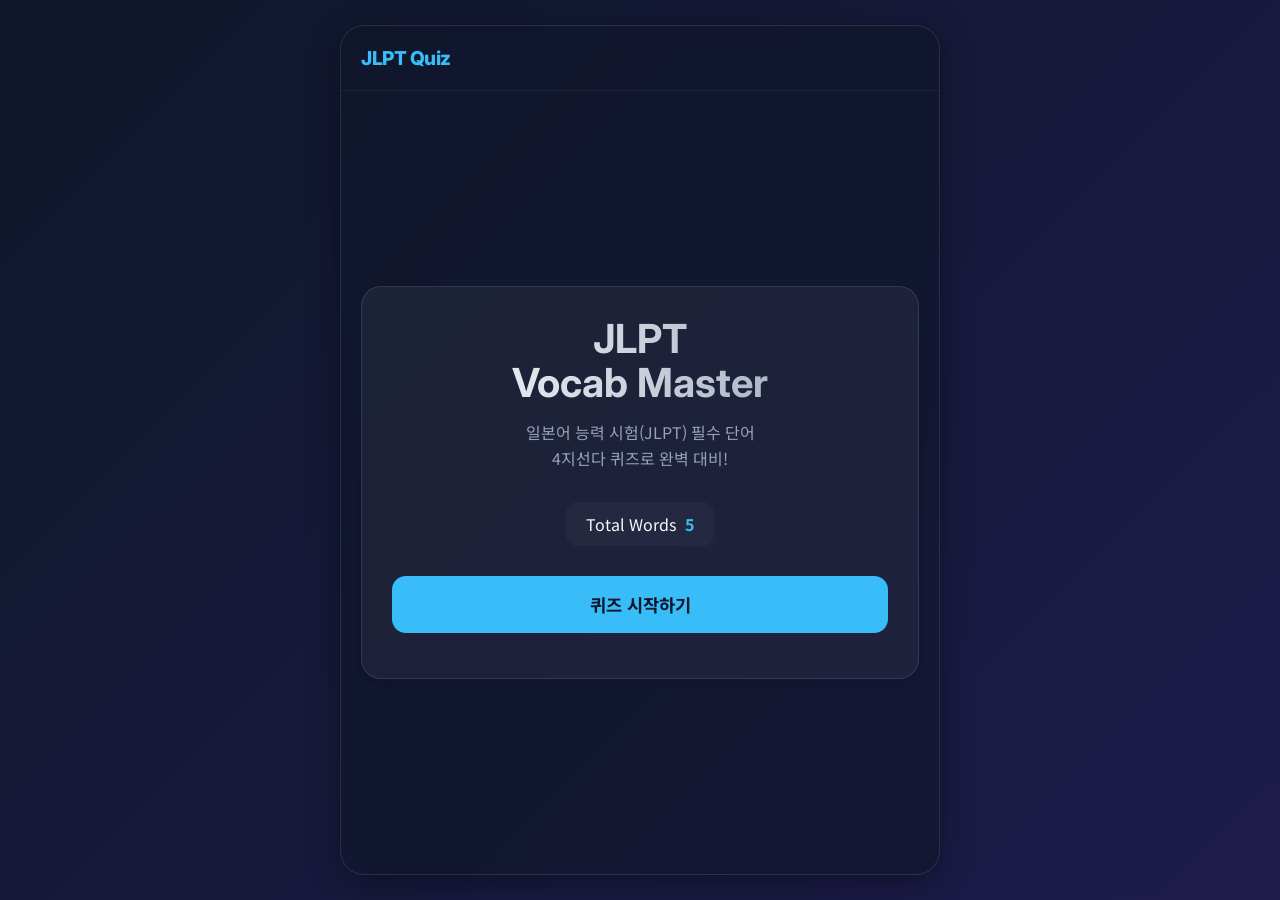
==== jlpt-quiz/index.html @ 487e638f "feat: implement initial JLPT vocabulary quiz application with start, quiz, and report views." ====
<!DOCTYPE html>
<html lang="ko">

<head>
    <meta charset="UTF-8">
    <meta name="viewport" content="width=device-width, initial-scale=1.0">
    <title>JLPT Vocab Quiz</title>
    <link rel="stylesheet" href="style.css">
    <link rel="preconnect" href="https://fonts.googleapis.com">
    <link rel="preconnect" href="https://fonts.gstatic.com" crossorigin>
    <link
        href="https://fonts.googleapis.com/css2?family=Inter:wght@400;600;800&family=Noto+Sans+JP:wght@400;500;700&family=Noto+Sans+KR:wght@400;500;700&display=swap"
        rel="stylesheet">
    <style>
        /* Add Japanese font support */
        body {
            font-family: 'Noto Sans KR', 'Noto Sans JP', sans-serif;
        }

        .kanji-text {
            font-family: 'Noto Sans JP', sans-serif;
            font-size: 3rem;
            font-weight: 700;
            margin: 20px 0;
        }

        .yomi-text {
            font-family: 'Noto Sans JP', sans-serif;
            color: var(--accent);
            font-size: 1.2rem;
        }
    </style>
</head>

<body>
    <div class="main-layout">
        <div class="app-container">
            <header>
                <div class="logo">JLPT Quiz</div>
                <div id="progress-container" class="hidden"
                    style="display: flex; align-items: center; gap: 10px; width: 150px;">
                    <span id="progress-text">1 / 5</span>
                    <div class="progress-bar">
                        <div id="progress-fill"></div>
                    </div>
                </div>
            </header>

            <!-- Start View -->
            <section id="view-start" class="view active">
                <div class="hero-card">
                    <h1>JLPT<br>Vocab Master</h1>
                    <p>일본어 능력 시험(JLPT) 필수 단어<br>4지선다 퀴즈로 완벽 대비!</p>
                    <div class="stats-preview">
                        <div class="stat-item">
                            <span class="label">Total Words</span>
                            <span class="value" id="total-db-count">0</span>
                        </div>
                    </div>
                    <button id="btn-start" class="btn-primary">퀴즈 시작하기</button>
                    <!-- Future feature: settings or level select -->
                </div>
            </section>

            <!-- Quiz View -->
            <section id="view-quiz" class="view hidden">
                <div class="card quiz-card">
                    <div class="question-type">Meaning Check</div>

                    <!-- Question Area -->
                    <div id="question-area">
                        <div class="kanji-text" id="question-kanji">漢字</div>
                        <!-- Optional: Hit button to show reading? User said 'Question: Kanji', 'Options: Meaning' -->
                    </div>

                    <!-- Options Area -->
                    <div class="options-grid" id="options-container">
                        <button class="btn-choice" data-idx="0">
                            <span class="choice-label">A</span>
                            <span class="choice-text">Option A</span>
                        </button>
                        <button class="btn-choice" data-idx="1">
                            <span class="choice-label">B</span>
                            <span class="choice-text">Option B</span>
                        </button>
                        <button class="btn-choice" data-idx="2">
                            <span class="choice-label">C</span>
                            <span class="choice-text">Option C</span>
                        </button>
                        <button class="btn-choice" data-idx="3">
                            <span class="choice-label">D</span>
                            <span class="choice-text">Option D</span>
                        </button>
                    </div>

                    <button id="btn-stop" class="btn-secondary small">그만 풀기 (Exit)</button>
                </div>
            </section>

            <!-- Report View -->
            <section id="view-report" class="view hidden">
                <div class="card report-card">
                    <h2>Quiz Result</h2>
                    <div class="score-circle">
                        <svg viewBox="0 0 36 36" class="circular-chart blue">
                            <path class="circle-bg"
                                d="M18 2.0845 a 15.9155 15.9155 0 0 1 0 31.831 a 15.9155 15.9155 0 0 1 0 -31.831" />
                            <path class="circle" id="score-circle-path" stroke-dasharray="0, 100"
                                d="M18 2.0845 a 15.9155 15.9155 0 0 1 0 31.831 a 15.9155 15.9155 0 0 1 0 -31.831" />
                            <text x="18" y="20.35" class="percentage" id="score-text">0%</text>
                        </svg>
                    </div>
                    <div class="report-details">
                        <p>정답: <span id="correct-count" class="highlight-green">0</span> / 틀림: <span id="wrong-count"
                                class="highlight-red">0</span></p>
                    </div>
                    <div id="wrong-answers-section" class="hidden wrong-section-scroll">
                        <h3>오답 노트</h3>
                        <ul id="wrong-items-list"></ul>
                    </div>
                    <button id="btn-restart" class="btn-primary">다시 시작하기</button>
                </div>
            </section>
        </div>

        <!-- Feedback Modal -->
        <div id="feedback-modal" class="modal hidden">
            <div class="modal-content feedback-content">
                <div id="feedback-icon" class="icon">✅</div>
                <h3 id="feedback-title">정답입니다!</h3>

                <div
                    style="margin: 20px 0; text-align: left; background: rgba(0,0,0,0.2); padding: 15px; border-radius: 10px;">
                    <p style="margin: 5px 0; color: #fff; font-size: 1.5rem; font-weight: bold; font-family: 'Noto Sans JP'"
                        id="fb-kanji">漢字</p>
                    <p style="margin: 5px 0; color: var(--accent); font-family: 'Noto Sans JP'" id="fb-reading">かんじ</p>
                    <p style="margin: 5px 0; color: #ccc;" id="fb-meaning">Meaning</p>
                    <hr style="border: 0; border-top: 1px solid rgba(255,255,255,0.1); margin: 10px 0;">
                    <p style="margin: 5px 0; color: #aaa; font-style: italic; font-size: 0.9rem;" id="fb-example">
                        Example Sentence</p>
                </div>

                <button id="btn-next" class="btn-primary">다음 문제</button>
            </div>
        </div>

    </div>
    <script src="script.js"></script>
</body>

</html>
---- jlpt-quiz/style.css ----
:root {
    --bg-gradient: linear-gradient(135deg, #0f172a 0%, #1e1b4b 100%);
    --card-bg: rgba(255, 255, 255, 0.05);
    --card-border: 1px solid rgba(255, 255, 255, 0.1);
    --text-main: #f8fafc;
    --text-muted: #94a3b8;
    --accent: #38bdf8;
    --accent-hover: #0ea5e9;
    --correct: #4ade80;
    --wrong: #f87171;
    --glass-shadow: 0 8px 32px 0 rgba(0, 0, 0, 0.37);
    --font-heading: 'Inter', sans-serif;
    --font-body: 'Noto Sans KR', sans-serif;
}

* {
    box-sizing: border-box;
    margin: 0;
    padding: 0;
}

body {
    background: var(--bg-gradient);
    color: var(--text-main);
    font-family: var(--font-body);
    height: 100vh;
    display: flex;
    justify-content: center;
    align-items: center;
    overflow: hidden;
    padding: 20px;
}

.main-layout {
    display: flex;
    justify-content: center;
    width: 100%;
    max-width: 600px;
    /* Single column layout for JLPT */
    height: 100%;
    max-height: 850px;
}

.app-container {
    flex: 1;
    min-width: 320px;
    height: 100%;
    background: rgba(15, 23, 42, 0.6);
    backdrop-filter: blur(10px);
    border: var(--card-border);
    border-radius: 24px;
    display: flex;
    flex-direction: column;
    position: relative;
    overflow: hidden;
    box-shadow: var(--glass-shadow);
}

header {
    padding: 20px;
    display: flex;
    justify-content: space-between;
    align-items: center;
    border-bottom: 1px solid rgba(255, 255, 255, 0.05);
}

.logo {
    font-family: var(--font-heading);
    font-weight: 800;
    font-size: 1.2rem;
    color: var(--accent);
    letter-spacing: -0.5px;
}

.view {
    flex: 1;
    padding: 20px;
    display: flex;
    flex-direction: column;
    justify-content: center;
    align-items: center;
    transition: opacity 0.3s ease;
    overflow-y: auto;
    /* Allow scrolling if content is tall */
}

.hidden {
    display: none !important;
}

.active {
    display: flex !important;
}

.card,
.hero-card {
    background: var(--card-bg);
    border: var(--card-border);
    border-radius: 20px;
    padding: 30px;
    width: 100%;
    text-align: center;
    box-shadow: 0 4px 6px -1px rgba(0, 0, 0, 0.1);
}

h1 {
    font-family: var(--font-heading);
    font-size: 2.5rem;
    line-height: 1.1;
    margin-bottom: 15px;
    background: linear-gradient(to right, #fff, #94a3b8);
    background-clip: text;
    -webkit-background-clip: text;
    -webkit-text-fill-color: transparent;
}

p {
    color: var(--text-muted);
    margin-bottom: 30px;
    line-height: 1.6;
}

.stats-preview {
    display: flex;
    justify-content: center;
    margin-bottom: 30px;
}

.stat-item {
    background: rgba(255, 255, 255, 0.03);
    padding: 10px 20px;
    border-radius: 12px;
}

.stat-item .value {
    font-weight: 700;
    color: var(--accent);
    margin-left: 5px;
}

button {
    cursor: pointer;
    border: none;
    font-family: var(--font-body);
    transition: all 0.2s;
}

.btn-primary {
    background: var(--accent);
    color: #0f172a;
    font-weight: 700;
    padding: 16px 32px;
    border-radius: 14px;
    width: 100%;
    font-size: 1.1rem;
    margin-bottom: 15px;
}

.btn-primary:hover {
    transform: translateY(-2px);
    box-shadow: 0 4px 12px rgba(56, 189, 248, 0.4);
}

.btn-secondary {
    background: rgba(255, 255, 255, 0.1);
    color: var(--text-main);
    padding: 12px 24px;
    border-radius: 12px;
    width: 100%;
    font-weight: 600;
}

.btn-secondary:hover {
    background: rgba(255, 255, 255, 0.15);
}

.btn-secondary.small {
    width: auto;
    font-size: 0.9rem;
    padding: 8px 16px;
    margin-top: 20px;
}

/* 4-Choice Button Grid */
.options-grid {
    display: flex;
    flex-direction: column;
    gap: 12px;
    width: 100%;
    margin: 20px 0;
}

.btn-choice {
    background: rgba(255, 255, 255, 0.08);
    /* Slightly lighter than card */
    border: 1px solid rgba(255, 255, 255, 0.1);
    color: var(--text-main);
    padding: 15px 20px;
    /* More padding */
    border-radius: 16px;
    text-align: left;
    font-size: 1.05rem;
    transition: all 0.2s;
    display: flex;
    align-items: center;
    width: 100%;
    position: relative;
    overflow: hidden;
}

.btn-choice:hover {
    background: rgba(255, 255, 255, 0.15);
    border-color: var(--accent-hover);
    transform: translateY(-2px);
}

.btn-choice:active {
    transform: translateY(0);
}

.choice-label {
    display: inline-flex;
    justify-content: center;
    align-items: center;
    width: 28px;
    height: 28px;
    background: rgba(255, 255, 255, 0.1);
    border-radius: 50%;
    margin-right: 15px;
    font-weight: bold;
    font-size: 0.9rem;
    color: var(--accent);
    flex-shrink: 0;
}

.choice-text {
    flex: 1;
}

/* Correct/Wrong States for choices (optional, if we show immediate feedback on buttons) */
.btn-choice.correct {
    background: rgba(74, 222, 128, 0.2);
    border-color: var(--correct);
}

.btn-choice.wrong {
    background: rgba(248, 113, 113, 0.2);
    border-color: var(--wrong);
}

/* Report Chart */
.circular-chart {
    display: block;
    margin: 10px auto;
    max-width: 80%;
    max-height: 250px;
}

.circle-bg {
    fill: none;
    stroke: rgba(255, 255, 255, 0.05);
    stroke-width: 3.8;
}

.circle {
    fill: none;
    stroke-width: 2.8;
    stroke-linecap: round;
    transition: stroke-dashoffset 1s ease-out;
    transform: rotate(-90deg);
    transform-origin: center;
    stroke: var(--accent);
}

.percentage {
    fill: white;
    font-family: var(--font-heading);
    font-weight: bold;
    font-size: 0.5em;
    text-anchor: middle;
}

.highlight-green {
    color: var(--correct);
    font-weight: bold;
}

.highlight-red {
    color: var(--wrong);
    font-weight: bold;
}

.wrong-section-scroll {
    margin-top: 20px;
    text-align: left;
    flex: 1;
    overflow-y: auto;
    min-height: 0;
    width: 100%;
}

#wrong-items-list {
    list-style: none;
    padding: 0;
}

#wrong-items-list li {
    padding: 10px;
    border-bottom: 1px solid rgba(255, 255, 255, 0.1);
    font-size: 0.95rem;
}

/* Modals */
.modal {
    position: absolute;
    top: 0;
    left: 0;
    width: 100%;
    height: 100%;
    background: rgba(0, 0, 0, 0.8);
    display: flex;
    justify-content: center;
    align-items: center;
    z-index: 100;
    backdrop-filter: blur(5px);
}

.modal-content {
    background: #1e293b;
    padding: 30px;
    border-radius: 24px;
    width: 90%;
    max-width: 400px;
    text-align: center;
    border: 1px solid rgba(255, 255, 255, 0.1);
    animation: popIn 0.3s cubic-bezier(0.175, 0.885, 0.32, 1.275);
}

.feedback-content {
    background: linear-gradient(145deg, #1e293b, #0f172a);
}

.icon {
    font-size: 3rem;
    margin-bottom: 15px;
}

@keyframes popIn {
    0% {
        transform: scale(0.9);
        opacity: 0;
    }

    100% {
        transform: scale(1);
        opacity: 1;
    }
}

@media (max-width: 600px) {
    .main-layout {
        padding: 0;
        height: 100vh;
        max-height: none;
    }

    .app-container {
        border-radius: 0;
        border: none;
    }

    header {
        position: sticky;
        top: 0;
        background: rgba(15, 23, 42, 0.95);
        z-index: 10;
    }
}
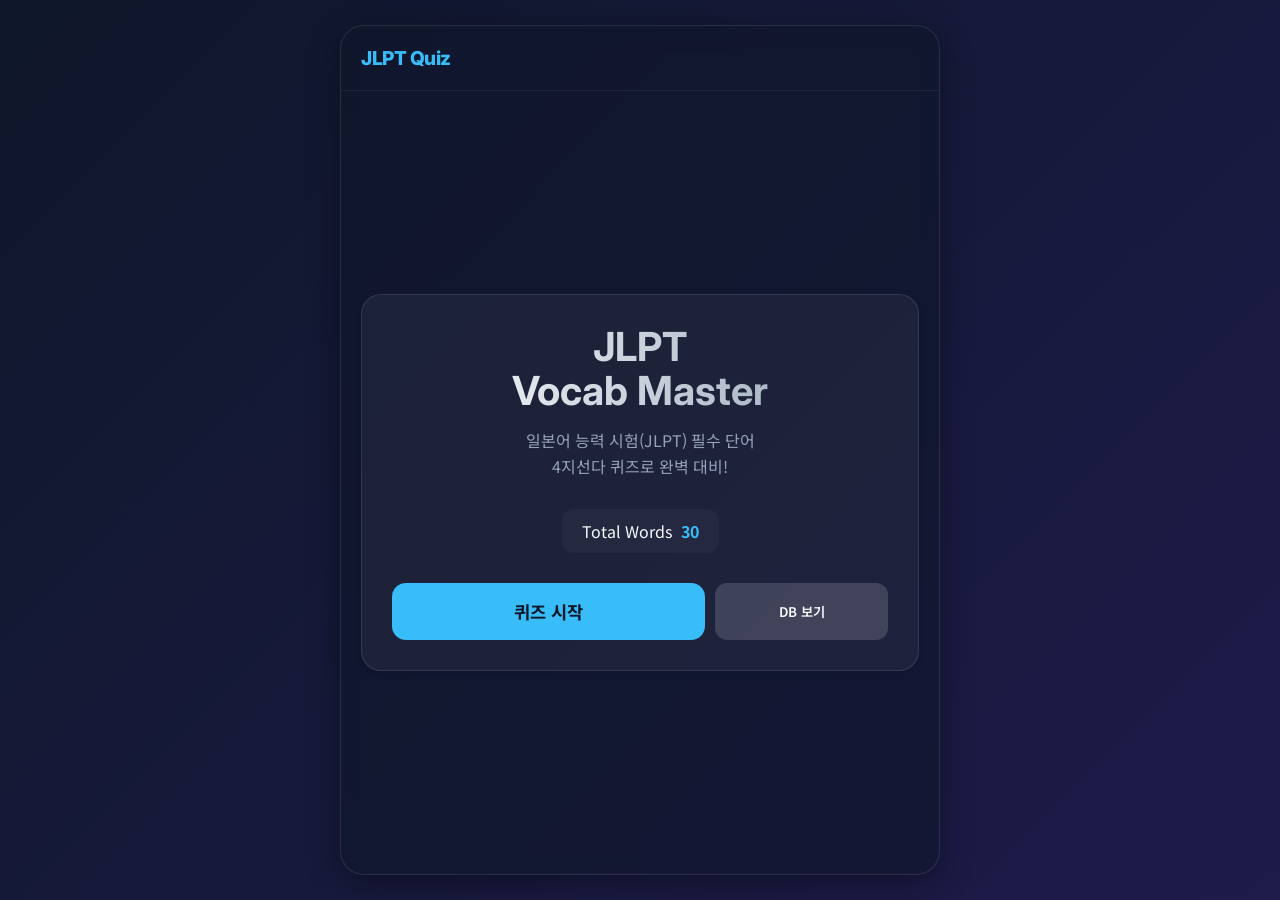
==== commit b03d48f5: "feat: Implement the initial JLPT vocabulary quiz web application." ====
--- a/jlpt-quiz/index.html
+++ b/jlpt-quiz/index.html
@@ -57,8 +57,11 @@
                             <span class="value" id="total-db-count">0</span>
                         </div>
                     </div>
-                    <button id="btn-start" class="btn-primary">퀴즈 시작하기</button>
-                    <!-- Future feature: settings or level select -->
+                    <div style="display: flex; gap: 10px; width: 100%;">
+                        <button id="btn-start" class="btn-primary" style="flex: 2; margin-bottom: 0;">퀴즈 시작</button>
+                        <button id="btn-view-db" class="btn-secondary"
+                            style="flex: 1; margin-bottom: 0; background: rgba(255,255,255,0.15);">DB 보기</button>
+                    </div>
                 </div>
             </section>
 
@@ -145,6 +148,27 @@
         </div>
 
     </div>
+    <!-- DB Modal -->
+    <div id="db-modal" class="modal hidden">
+        <div class="modal-content db-content" style="max-width: 500px; width: 90%;">
+            <div style="display: flex; justify-content: space-between; align-items: center; margin-bottom: 15px;">
+                <h2 style="font-size: 1.5rem;">단어장 (Total <span id="db-total-count">0</span>)</h2>
+                <button id="btn-close-db"
+                    style="background: none; color: #fff; font-size: 2rem; padding: 0; line-height: 1;">&times;</button>
+            </div>
+
+            <div id="db-list-container" style="min-height: 300px; max-height: 400px; overflow-y: auto;">
+                <!-- Rendered Items -->
+            </div>
+
+            <div style="display: flex; justify-content: center; align-items: center; gap: 15px; margin-top: 15px;">
+                <button id="btn-prev-page" class="btn-secondary small" style="margin: 0; width: 40px;">&lt;</button>
+                <span id="page-indicator" style="color: #94a3b8; font-variant-numeric: tabular-nums;">1 / 1</span>
+                <button id="btn-next-page" class="btn-secondary small" style="margin: 0; width: 40px;">&gt;</button>
+            </div>
+        </div>
+    </div>
+
     <script src="script.js"></script>
 </body>
 
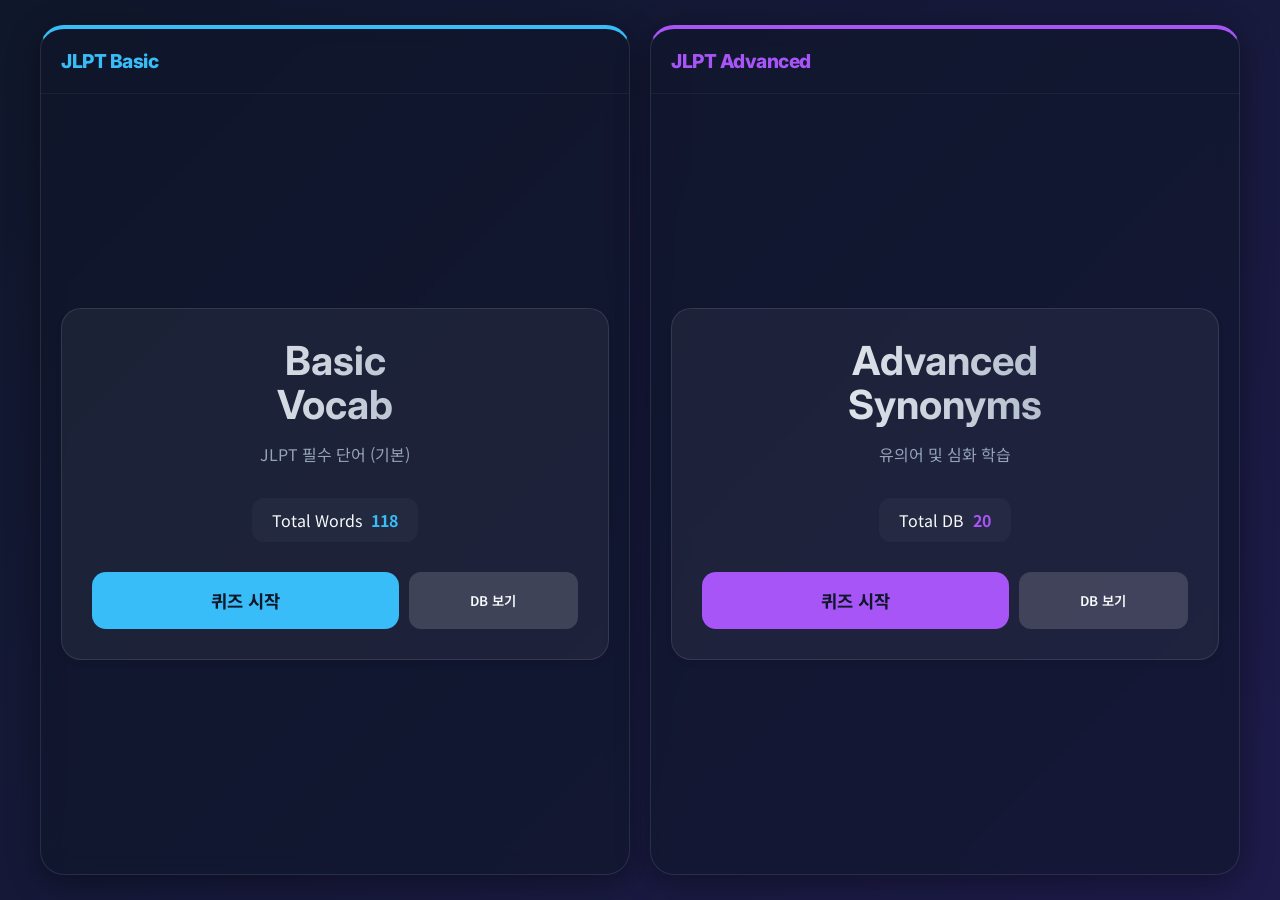
==== commit 58a28c6b: "feat: Implement initial JLPT quiz web application with data loading, quiz engine, and user interface" ====
--- a/jlpt-quiz/index.html
+++ b/jlpt-quiz/index.html
@@ -4,7 +4,7 @@
 <head>
     <meta charset="UTF-8">
     <meta name="viewport" content="width=device-width, initial-scale=1.0">
-    <title>JLPT Vocab Quiz</title>
+    <title>JLPT Dual Master</title>
     <link rel="stylesheet" href="style.css">
     <link rel="preconnect" href="https://fonts.googleapis.com">
     <link rel="preconnect" href="https://fonts.gstatic.com" crossorigin>
@@ -34,137 +34,239 @@
 
 <body>
     <div class="main-layout">
-        <div class="app-container">
+
+        <!-- LEFT PANEL: Basic Words -->
+        <div class="app-container theme-blue" id="left-panel">
             <header>
-                <div class="logo">JLPT Quiz</div>
-                <div id="progress-container" class="hidden"
+                <div class="logo">JLPT Basic</div>
+                <div id="left-progress-container" class="hidden"
                     style="display: flex; align-items: center; gap: 10px; width: 150px;">
-                    <span id="progress-text">1 / 5</span>
+                    <span id="left-progress-text">1 / 5</span>
                     <div class="progress-bar">
-                        <div id="progress-fill"></div>
+                        <div id="left-progress-fill"></div>
                     </div>
                 </div>
             </header>
 
             <!-- Start View -->
-            <section id="view-start" class="view active">
+            <section id="left-view-start" class="view active">
                 <div class="hero-card">
-                    <h1>JLPT<br>Vocab Master</h1>
-                    <p>일본어 능력 시험(JLPT) 필수 단어<br>4지선다 퀴즈로 완벽 대비!</p>
+                    <h1>Basic<br>Vocab</h1>
+                    <p>JLPT 필수 단어 (기본)</p>
                     <div class="stats-preview">
                         <div class="stat-item">
                             <span class="label">Total Words</span>
-                            <span class="value" id="total-db-count">0</span>
+                            <span class="value" id="left-total-db-count">0</span>
                         </div>
                     </div>
                     <div style="display: flex; gap: 10px; width: 100%;">
-                        <button id="btn-start" class="btn-primary" style="flex: 2; margin-bottom: 0;">퀴즈 시작</button>
-                        <button id="btn-view-db" class="btn-secondary"
+                        <button id="left-btn-start" class="btn-primary" style="flex: 2; margin-bottom: 0;">퀴즈
+                            시작</button>
+                        <button id="left-btn-view-db" class="btn-secondary"
                             style="flex: 1; margin-bottom: 0; background: rgba(255,255,255,0.15);">DB 보기</button>
                     </div>
                 </div>
             </section>
 
             <!-- Quiz View -->
-            <section id="view-quiz" class="view hidden">
+            <section id="left-view-quiz" class="view hidden">
                 <div class="card quiz-card">
-                    <div class="question-type">Meaning Check</div>
+                    <div class="question-type">Basic Meaning</div>
 
                     <!-- Question Area -->
-                    <div id="question-area">
-                        <div class="kanji-text" id="question-kanji">漢字</div>
-                        <!-- Optional: Hit button to show reading? User said 'Question: Kanji', 'Options: Meaning' -->
+                    <div id="left-question-area">
+                        <div class="kanji-text" id="left-question-kanji">漢字</div>
                     </div>
 
                     <!-- Options Area -->
-                    <div class="options-grid" id="options-container">
-                        <button class="btn-choice" data-idx="0">
-                            <span class="choice-label">A</span>
-                            <span class="choice-text">Option A</span>
-                        </button>
-                        <button class="btn-choice" data-idx="1">
-                            <span class="choice-label">B</span>
-                            <span class="choice-text">Option B</span>
-                        </button>
-                        <button class="btn-choice" data-idx="2">
-                            <span class="choice-label">C</span>
-                            <span class="choice-text">Option C</span>
-                        </button>
-                        <button class="btn-choice" data-idx="3">
-                            <span class="choice-label">D</span>
-                            <span class="choice-text">Option D</span>
-                        </button>
-                    </div>
-
-                    <button id="btn-stop" class="btn-secondary small">그만 풀기 (Exit)</button>
+                    <div class="options-grid" id="left-options-container">
+                        <!-- Options generated by JS -->
+                    </div>
+
+                    <button id="left-btn-stop" class="btn-secondary small">그만 풀기 (Exit)</button>
                 </div>
             </section>
 
             <!-- Report View -->
-            <section id="view-report" class="view hidden">
+            <section id="left-view-report" class="view hidden">
                 <div class="card report-card">
                     <h2>Quiz Result</h2>
                     <div class="score-circle">
                         <svg viewBox="0 0 36 36" class="circular-chart blue">
                             <path class="circle-bg"
                                 d="M18 2.0845 a 15.9155 15.9155 0 0 1 0 31.831 a 15.9155 15.9155 0 0 1 0 -31.831" />
-                            <path class="circle" id="score-circle-path" stroke-dasharray="0, 100"
-                                d="M18 2.0845 a 15.9155 15.9155 0 0 1 0 31.831 a 15.9155 15.9155 0 0 1 0 -31.831" />
-                            <text x="18" y="20.35" class="percentage" id="score-text">0%</text>
+                            <path class="circle" id="left-score-circle-path" stroke-dasharray="0, 100"
+                                d="M18 2.0845 a 15.9155 15.9155 0 0 1 0 31.831 a 15.9155 15.9155 0 0 1 0 -31.831" />
+                            <text x="18" y="20.35" class="percentage" id="left-score-text">0%</text>
                         </svg>
                     </div>
                     <div class="report-details">
-                        <p>정답: <span id="correct-count" class="highlight-green">0</span> / 틀림: <span id="wrong-count"
-                                class="highlight-red">0</span></p>
-                    </div>
-                    <div id="wrong-answers-section" class="hidden wrong-section-scroll">
+                        <p>정답: <span id="left-correct-count" class="highlight-green">0</span> / 틀림: <span
+                                id="left-wrong-count" class="highlight-red">0</span></p>
+                    </div>
+                    <div id="left-wrong-answers-section" class="hidden wrong-section-scroll">
                         <h3>오답 노트</h3>
-                        <ul id="wrong-items-list"></ul>
-                    </div>
-                    <button id="btn-restart" class="btn-primary">다시 시작하기</button>
-                </div>
-            </section>
-        </div>
-
-        <!-- Feedback Modal -->
-        <div id="feedback-modal" class="modal hidden">
-            <div class="modal-content feedback-content">
-                <div id="feedback-icon" class="icon">✅</div>
-                <h3 id="feedback-title">정답입니다!</h3>
-
-                <div
-                    style="margin: 20px 0; text-align: left; background: rgba(0,0,0,0.2); padding: 15px; border-radius: 10px;">
-                    <p style="margin: 5px 0; color: #fff; font-size: 1.5rem; font-weight: bold; font-family: 'Noto Sans JP'"
-                        id="fb-kanji">漢字</p>
-                    <p style="margin: 5px 0; color: var(--accent); font-family: 'Noto Sans JP'" id="fb-reading">かんじ</p>
-                    <p style="margin: 5px 0; color: #ccc;" id="fb-meaning">Meaning</p>
-                    <hr style="border: 0; border-top: 1px solid rgba(255,255,255,0.1); margin: 10px 0;">
-                    <p style="margin: 5px 0; color: #aaa; font-style: italic; font-size: 0.9rem;" id="fb-example">
-                        Example Sentence</p>
-                </div>
-
-                <button id="btn-next" class="btn-primary">다음 문제</button>
-            </div>
-        </div>
-
-    </div>
-    <!-- DB Modal -->
-    <div id="db-modal" class="modal hidden">
+                        <ul id="left-wrong-items-list"></ul>
+                    </div>
+                    <button id="left-btn-restart" class="btn-primary">다시 시작하기</button>
+                </div>
+            </section>
+        </div>
+
+        <!-- RIGHT PANEL: Advanced/Synonyms -->
+        <div class="app-container theme-purple" id="right-panel">
+            <header>
+                <div class="logo" style="color: var(--accent-purple);">JLPT Advanced</div>
+                <div id="right-progress-container" class="hidden"
+                    style="display: flex; align-items: center; gap: 10px; width: 150px;">
+                    <span id="right-progress-text">1 / 5</span>
+                    <div class="progress-bar">
+                        <div id="right-progress-fill"></div>
+                    </div>
+                </div>
+            </header>
+
+            <!-- Start View -->
+            <section id="right-view-start" class="view active">
+                <div class="hero-card">
+                    <h1>Advanced<br>Synonyms</h1>
+                    <p>유의어 및 심화 학습</p>
+                    <div class="stats-preview">
+                        <div class="stat-item">
+                            <span class="label">Total DB</span>
+                            <span class="value" id="right-total-db-count">0</span>
+                        </div>
+                    </div>
+                    <div style="display: flex; gap: 10px; width: 100%;">
+                        <button id="right-btn-start" class="btn-primary" style="flex: 2; margin-bottom: 0;">퀴즈
+                            시작</button>
+                        <button id="right-btn-view-db" class="btn-secondary"
+                            style="flex: 1; margin-bottom: 0; background: rgba(255,255,255,0.15);">DB 보기</button>
+                    </div>
+                </div>
+            </section>
+
+            <!-- Quiz View -->
+            <section id="right-view-quiz" class="view hidden">
+                <div class="card quiz-card">
+                    <div class="question-type">Synonym Check</div>
+
+                    <!-- Question Area -->
+                    <div id="right-question-area">
+                        <div class="kanji-text" id="right-question-kanji">漢字</div>
+                    </div>
+
+                    <!-- Options Area -->
+                    <div class="options-grid" id="right-options-container">
+                        <!-- Options generated by JS -->
+                    </div>
+
+                    <button id="right-btn-stop" class="btn-secondary small">그만 풀기 (Exit)</button>
+                </div>
+            </section>
+
+            <!-- Report View -->
+            <section id="right-view-report" class="view hidden">
+                <div class="card report-card">
+                    <h2>Quiz Result</h2>
+                    <div class="score-circle">
+                        <svg viewBox="0 0 36 36" class="circular-chart purple">
+                            <path class="circle-bg"
+                                d="M18 2.0845 a 15.9155 15.9155 0 0 1 0 31.831 a 15.9155 15.9155 0 0 1 0 -31.831" />
+                            <path class="circle" id="right-score-circle-path" stroke-dasharray="0, 100"
+                                d="M18 2.0845 a 15.9155 15.9155 0 0 1 0 31.831 a 15.9155 15.9155 0 0 1 0 -31.831" />
+                            <text x="18" y="20.35" class="percentage" id="right-score-text">0%</text>
+                        </svg>
+                    </div>
+                    <div class="report-details">
+                        <p>정답: <span id="right-correct-count" class="highlight-green">0</span> / 틀림: <span
+                                id="right-wrong-count" class="highlight-red">0</span></p>
+                    </div>
+                    <div id="right-wrong-answers-section" class="hidden wrong-section-scroll">
+                        <h3>오답 노트</h3>
+                        <ul id="right-wrong-items-list"></ul>
+                    </div>
+                    <button id="right-btn-restart" class="btn-primary">다시 시작하기</button>
+                </div>
+            </section>
+        </div>
+    </div>
+
+    <!-- MODALS (Ideally separate or dynamic, here we can use separate ones for simplicity) -->
+
+    <!-- Left Feedback Modal -->
+    <div id="left-feedback-modal" class="modal hidden">
+        <div class="modal-content feedback-content">
+            <div id="left-feedback-icon" class="icon">✅</div>
+            <h3 id="left-feedback-title">정답입니다!</h3>
+            <div
+                style="margin: 20px 0; text-align: left; background: rgba(0,0,0,0.2); padding: 15px; border-radius: 10px;">
+                <p style="margin: 5px 0; color: #fff; font-size: 1.5rem; font-weight: bold; font-family: 'Noto Sans JP'"
+                    id="left-fb-kanji">漢字</p>
+                <p style="margin: 5px 0; color: var(--accent); font-family: 'Noto Sans JP'" id="left-fb-reading">かんじ</p>
+                <p style="margin: 5px 0; color: #ccc;" id="left-fb-meaning">Meaning</p>
+                <hr style="border: 0; border-top: 1px solid rgba(255,255,255,0.1); margin: 10px 0;">
+                <p style="margin: 5px 0; color: #aaa; font-style: italic; font-size: 0.9rem;" id="left-fb-example">
+                    Example</p>
+            </div>
+            <button id="left-btn-next" class="btn-primary">다음 문제</button>
+        </div>
+    </div>
+
+    <!-- Right Feedback Modal -->
+    <div id="right-feedback-modal" class="modal hidden">
+        <div class="modal-content feedback-content theme-purple-content">
+            <div id="right-feedback-icon" class="icon">✅</div>
+            <h3 id="right-feedback-title">정답입니다!</h3>
+            <div
+                style="margin: 20px 0; text-align: left; background: rgba(0,0,0,0.2); padding: 15px; border-radius: 10px;">
+                <p style="margin: 5px 0; color: #fff; font-size: 1.5rem; font-weight: bold; font-family: 'Noto Sans JP'"
+                    id="right-fb-kanji">漢字</p>
+                <p style="margin: 5px 0; color: var(--accent-purple); font-family: 'Noto Sans JP'"
+                    id="right-fb-reading">かんじ</p>
+                <p style="margin: 5px 0; color: #ccc;" id="right-fb-meaning">Meaning</p>
+                <hr style="border: 0; border-top: 1px solid rgba(255,255,255,0.1); margin: 10px 0;">
+                <p style="margin: 5px 0; color: #aaa; font-style: italic; font-size: 0.9rem;" id="right-fb-example">
+                    Example</p>
+            </div>
+            <button id="right-btn-next" class="btn-primary">다음 문제</button>
+        </div>
+    </div>
+
+    <!-- Left DB Modal -->
+    <div id="left-db-modal" class="modal hidden">
         <div class="modal-content db-content" style="max-width: 500px; width: 90%;">
             <div style="display: flex; justify-content: space-between; align-items: center; margin-bottom: 15px;">
-                <h2 style="font-size: 1.5rem;">단어장 (Total <span id="db-total-count">0</span>)</h2>
-                <button id="btn-close-db"
+                <h2 style="font-size: 1.5rem;">기본 단어장 (<span id="left-db-total-count">0</span>)</h2>
+                <button id="left-btn-close-db"
                     style="background: none; color: #fff; font-size: 2rem; padding: 0; line-height: 1;">&times;</button>
             </div>
-
-            <div id="db-list-container" style="min-height: 300px; max-height: 400px; overflow-y: auto;">
-                <!-- Rendered Items -->
-            </div>
-
+            <div id="left-db-list-container" style="min-height: 300px; max-height: 400px; overflow-y: auto;"></div>
             <div style="display: flex; justify-content: center; align-items: center; gap: 15px; margin-top: 15px;">
-                <button id="btn-prev-page" class="btn-secondary small" style="margin: 0; width: 40px;">&lt;</button>
-                <span id="page-indicator" style="color: #94a3b8; font-variant-numeric: tabular-nums;">1 / 1</span>
-                <button id="btn-next-page" class="btn-secondary small" style="margin: 0; width: 40px;">&gt;</button>
+                <button id="left-btn-prev-page" class="btn-secondary small"
+                    style="margin: 0; width: 40px;">&lt;</button>
+                <span id="left-page-indicator" style="color: #94a3b8; font-variant-numeric: tabular-nums;">1 / 1</span>
+                <button id="left-btn-next-page" class="btn-secondary small"
+                    style="margin: 0; width: 40px;">&gt;</button>
+            </div>
+        </div>
+    </div>
+
+    <!-- Right DB Modal -->
+    <div id="right-db-modal" class="modal hidden">
+        <div class="modal-content db-content theme-purple-content" style="max-width: 500px; width: 90%;">
+            <div style="display: flex; justify-content: space-between; align-items: center; margin-bottom: 15px;">
+                <h2 style="font-size: 1.5rem;">심화 단어장 (<span id="right-db-total-count">0</span>)</h2>
+                <button id="right-btn-close-db"
+                    style="background: none; color: #fff; font-size: 2rem; padding: 0; line-height: 1;">&times;</button>
+            </div>
+            <div id="right-db-list-container" style="min-height: 300px; max-height: 400px; overflow-y: auto;"></div>
+            <div style="display: flex; justify-content: center; align-items: center; gap: 15px; margin-top: 15px;">
+                <button id="right-btn-prev-page" class="btn-secondary small"
+                    style="margin: 0; width: 40px;">&lt;</button>
+                <span id="right-page-indicator" style="color: #94a3b8; font-variant-numeric: tabular-nums;">1 / 1</span>
+                <button id="right-btn-next-page" class="btn-secondary small"
+                    style="margin: 0; width: 40px;">&gt;</button>
             </div>
         </div>
     </div>
--- a/jlpt-quiz/style.css
+++ b/jlpt-quiz/style.css
@@ -1,16 +1,25 @@
 :root {
+    /* Shared Colors */
     --bg-gradient: linear-gradient(135deg, #0f172a 0%, #1e1b4b 100%);
     --card-bg: rgba(255, 255, 255, 0.05);
     --card-border: 1px solid rgba(255, 255, 255, 0.1);
     --text-main: #f8fafc;
     --text-muted: #94a3b8;
+    --glass-shadow: 0 8px 32px 0 rgba(0, 0, 0, 0.37);
+    --font-heading: 'Inter', sans-serif;
+    --font-body: 'Noto Sans KR', sans-serif;
+
+    /* Left Theme (Blue - Default) */
     --accent: #38bdf8;
     --accent-hover: #0ea5e9;
     --correct: #4ade80;
     --wrong: #f87171;
-    --glass-shadow: 0 8px 32px 0 rgba(0, 0, 0, 0.37);
-    --font-heading: 'Inter', sans-serif;
-    --font-body: 'Noto Sans KR', sans-serif;
+
+    /* Right Theme (Purple) */
+    --accent-purple: #a855f7;
+    /* Purple-500 */
+    --accent-purple-hover: #9333ea;
+    /* Purple-600 */
 }
 
 * {
@@ -31,18 +40,23 @@
     padding: 20px;
 }
 
+/* --- DUAL LAYOUT --- */
 .main-layout {
     display: flex;
-    justify-content: center;
-    width: 100%;
-    max-width: 600px;
-    /* Single column layout for JLPT */
+    flex-direction: row;
+    /* Side by side on desktop */
+    justify-content: center;
+    gap: 20px;
+    width: 100%;
+    max-width: 1200px;
+    /* Wider for dual */
     height: 100%;
     max-height: 850px;
 }
 
 .app-container {
     flex: 1;
+    /* Split 50/50 */
     min-width: 320px;
     height: 100%;
     background: rgba(15, 23, 42, 0.6);
@@ -56,6 +70,60 @@
     box-shadow: var(--glass-shadow);
 }
 
+/* --- THEMES --- */
+/* Left Panel (Blue) uses default vars, but we can enforce if needed */
+.theme-blue {
+    border-top: 4px solid var(--accent);
+}
+
+/* Right Panel (Purple) - Scope CSS variables locally */
+.theme-purple {
+    border-top: 4px solid var(--accent-purple);
+    --accent: var(--accent-purple);
+    --accent-hover: var(--accent-purple-hover);
+}
+
+.theme-purple-content {
+    /* For modals inside generic container */
+    --accent: var(--accent-purple);
+    --accent-hover: var(--accent-purple-hover);
+}
+
+/* --- Responsive (Mobile) --- */
+@media (max-width: 768px) {
+    .main-layout {
+        flex-direction: column;
+        /* Stack vertically */
+        height: 100vh;
+        max-height: none;
+        padding: 0;
+        gap: 0;
+        overflow-y: auto;
+        /* Allow body scrolling */
+        display: block;
+        /* Let normal block flow wrap containers */
+    }
+
+    body {
+        padding: 0;
+        display: block;
+        overflow-y: auto;
+    }
+
+    .app-container {
+        width: 100%;
+        height: auto;
+        /* Adjusted for stacking */
+        min-height: 600px;
+        /* Minimum height per quiz */
+        border-radius: 0;
+        border: none;
+        border-bottom: 5px solid #000;
+        /* Separator */
+    }
+}
+
+/* --- COMMON UI --- */
 header {
     padding: 20px;
     display: flex;
@@ -81,7 +149,6 @@
     align-items: center;
     transition: opacity 0.3s ease;
     overflow-y: auto;
-    /* Allow scrolling if content is tall */
 }
 
 .hidden {
@@ -157,8 +224,9 @@
 }
 
 .btn-primary:hover {
+    filter: brightness(1.1);
     transform: translateY(-2px);
-    box-shadow: 0 4px 12px rgba(56, 189, 248, 0.4);
+    box-shadow: 0 4px 12px rgba(0, 0, 0, 0.2);
 }
 
 .btn-secondary {
@@ -192,11 +260,9 @@
 
 .btn-choice {
     background: rgba(255, 255, 255, 0.08);
-    /* Slightly lighter than card */
     border: 1px solid rgba(255, 255, 255, 0.1);
     color: var(--text-main);
     padding: 15px 20px;
-    /* More padding */
     border-radius: 16px;
     text-align: left;
     font-size: 1.05rem;
@@ -212,10 +278,6 @@
     background: rgba(255, 255, 255, 0.15);
     border-color: var(--accent-hover);
     transform: translateY(-2px);
-}
-
-.btn-choice:active {
-    transform: translateY(0);
 }
 
 .choice-label {
@@ -237,17 +299,6 @@
     flex: 1;
 }
 
-/* Correct/Wrong States for choices (optional, if we show immediate feedback on buttons) */
-.btn-choice.correct {
-    background: rgba(74, 222, 128, 0.2);
-    border-color: var(--correct);
-}
-
-.btn-choice.wrong {
-    background: rgba(248, 113, 113, 0.2);
-    border-color: var(--wrong);
-}
-
 /* Report Chart */
 .circular-chart {
     display: block;
@@ -299,12 +350,14 @@
     width: 100%;
 }
 
-#wrong-items-list {
+#left-wrong-items-list,
+#right-wrong-items-list {
     list-style: none;
     padding: 0;
 }
 
-#wrong-items-list li {
+#left-wrong-items-list li,
+#right-wrong-items-list li {
     padding: 10px;
     border-bottom: 1px solid rgba(255, 255, 255, 0.1);
     font-size: 0.95rem;
@@ -355,24 +408,4 @@
         transform: scale(1);
         opacity: 1;
     }
-}
-
-@media (max-width: 600px) {
-    .main-layout {
-        padding: 0;
-        height: 100vh;
-        max-height: none;
-    }
-
-    .app-container {
-        border-radius: 0;
-        border: none;
-    }
-
-    header {
-        position: sticky;
-        top: 0;
-        background: rgba(15, 23, 42, 0.95);
-        z-index: 10;
-    }
 }
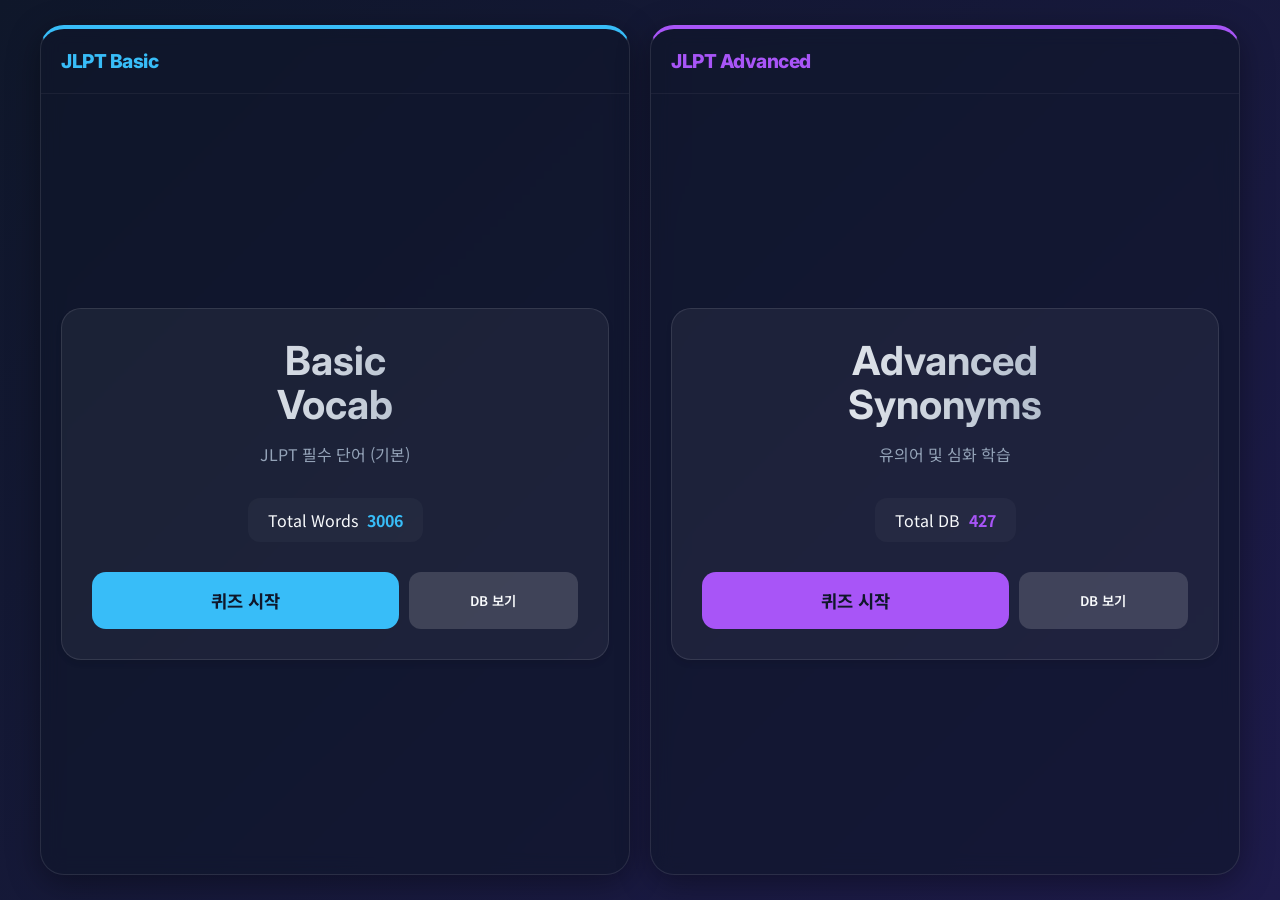
==== commit 2b0eb4af: "feat: Implement initial JLPT quiz application with data management, interactive UI, and quiz logic." ====
--- a/jlpt-quiz/index.html
+++ b/jlpt-quiz/index.html
@@ -70,7 +70,8 @@
 
             <!-- Quiz View -->
             <section id="left-view-quiz" class="view hidden">
-                <div class="card quiz-card">
+                <div class="card quiz-card" style="position: relative;">
+                    <button id="left-btn-example" class="btn-example-icon" title="나만의 예문 관리">📖</button>
                     <div class="question-type">Basic Meaning</div>
 
                     <!-- Question Area -->
@@ -148,7 +149,8 @@
 
             <!-- Quiz View -->
             <section id="right-view-quiz" class="view hidden">
-                <div class="card quiz-card">
+                <div class="card quiz-card" style="position: relative;">
+                    <button id="right-btn-example" class="btn-example-icon" title="나만의 예문 관리">📖</button>
                     <div class="question-type">Synonym Check</div>
 
                     <!-- Question Area -->
@@ -271,6 +273,66 @@
         </div>
     </div>
 
+    <!-- Left Example Modal -->
+    <div id="left-example-modal" class="modal hidden">
+        <div class="modal-content db-content" style="max-width: 500px; width: 90%; display: flex; flex-direction: column; max-height: 80vh;">
+            <div style="display: flex; justify-content: space-between; align-items: center; margin-bottom: 15px;">
+                <h2 style="font-size: 1.5rem;">나만의 예문장 (<span id="left-example-total-count">0</span>)</h2>
+                <button id="left-btn-close-example"
+                    style="background: none; color: #fff; font-size: 2rem; padding: 0; line-height: 1;">&times;</button>
+            </div>
+            
+            <!-- List Area -->
+            <div id="left-example-list-container" style="flex: 1; overflow-y: auto; margin-bottom: 15px; min-height: 200px;">
+                <!-- Items will be injected here -->
+            </div>
+            
+            <!-- Pagination -->
+            <div style="display: flex; justify-content: center; align-items: center; gap: 15px; margin-bottom: 15px;">
+                <button id="left-btn-prev-example-page" class="btn-secondary small" style="margin: 0; width: 40px;">&lt;</button>
+                <span id="left-example-page-indicator" style="color: #94a3b8; font-variant-numeric: tabular-nums;">1 / 1</span>
+                <button id="left-btn-next-example-page" class="btn-secondary small" style="margin: 0; width: 40px;">&gt;</button>
+            </div>
+
+            <!-- Input Area -->
+            <div class="example-input-area" style="border-top: 1px solid rgba(255,255,255,0.1); padding-top: 15px;">
+                <input type="text" id="left-input-example-jp" placeholder="일본어 예문 (예: 彼は毎朝コーヒーを飲む)" class="input-field" style="margin-bottom: 8px;">
+                <input type="text" id="left-input-example-kr" placeholder="한국어 해석 (예: 그는 매일 아침 커피를 마신다)" class="input-field" style="margin-bottom: 12px;">
+                <button id="left-btn-add-example" class="btn-primary small" style="width: 100%;">추가하기 (Add)</button>
+            </div>
+        </div>
+    </div>
+
+    <!-- Right Example Modal -->
+    <div id="right-example-modal" class="modal hidden">
+        <div class="modal-content db-content theme-purple-content" style="max-width: 500px; width: 90%; display: flex; flex-direction: column; max-height: 80vh;">
+            <div style="display: flex; justify-content: space-between; align-items: center; margin-bottom: 15px;">
+                <h2 style="font-size: 1.5rem;">나만의 예문장 (<span id="right-example-total-count">0</span>)</h2>
+                <button id="right-btn-close-example"
+                    style="background: none; color: #fff; font-size: 2rem; padding: 0; line-height: 1;">&times;</button>
+            </div>
+            
+            <!-- List Area -->
+            <div id="right-example-list-container" style="flex: 1; overflow-y: auto; margin-bottom: 15px; min-height: 200px;">
+                <!-- Items will be injected here -->
+            </div>
+            
+            <!-- Pagination -->
+            <div style="display: flex; justify-content: center; align-items: center; gap: 15px; margin-bottom: 15px;">
+                <button id="right-btn-prev-example-page" class="btn-secondary small" style="margin: 0; width: 40px;">&lt;</button>
+                <span id="right-example-page-indicator" style="color: #94a3b8; font-variant-numeric: tabular-nums;">1 / 1</span>
+                <button id="right-btn-next-example-page" class="btn-secondary small" style="margin: 0; width: 40px;">&gt;</button>
+            </div>
+
+            <!-- Input Area -->
+            <div class="example-input-area" style="border-top: 1px solid rgba(255,255,255,0.1); padding-top: 15px;">
+                <input type="text" id="right-input-example-jp" placeholder="일본어 예문 (예: 彼は毎朝コーヒーを飲む)" class="input-field" style="margin-bottom: 8px;">
+                <input type="text" id="right-input-example-kr" placeholder="한국어 해석 (예: 그는 매일 아침 커피를 마신다)" class="input-field" style="margin-bottom: 12px;">
+                <button id="right-btn-add-example" class="btn-primary small" style="width: 100%;">추가하기 (Add)</button>
+            </div>
+        </div>
+    </div>
+
     <script src="script.js"></script>
 </body>
 
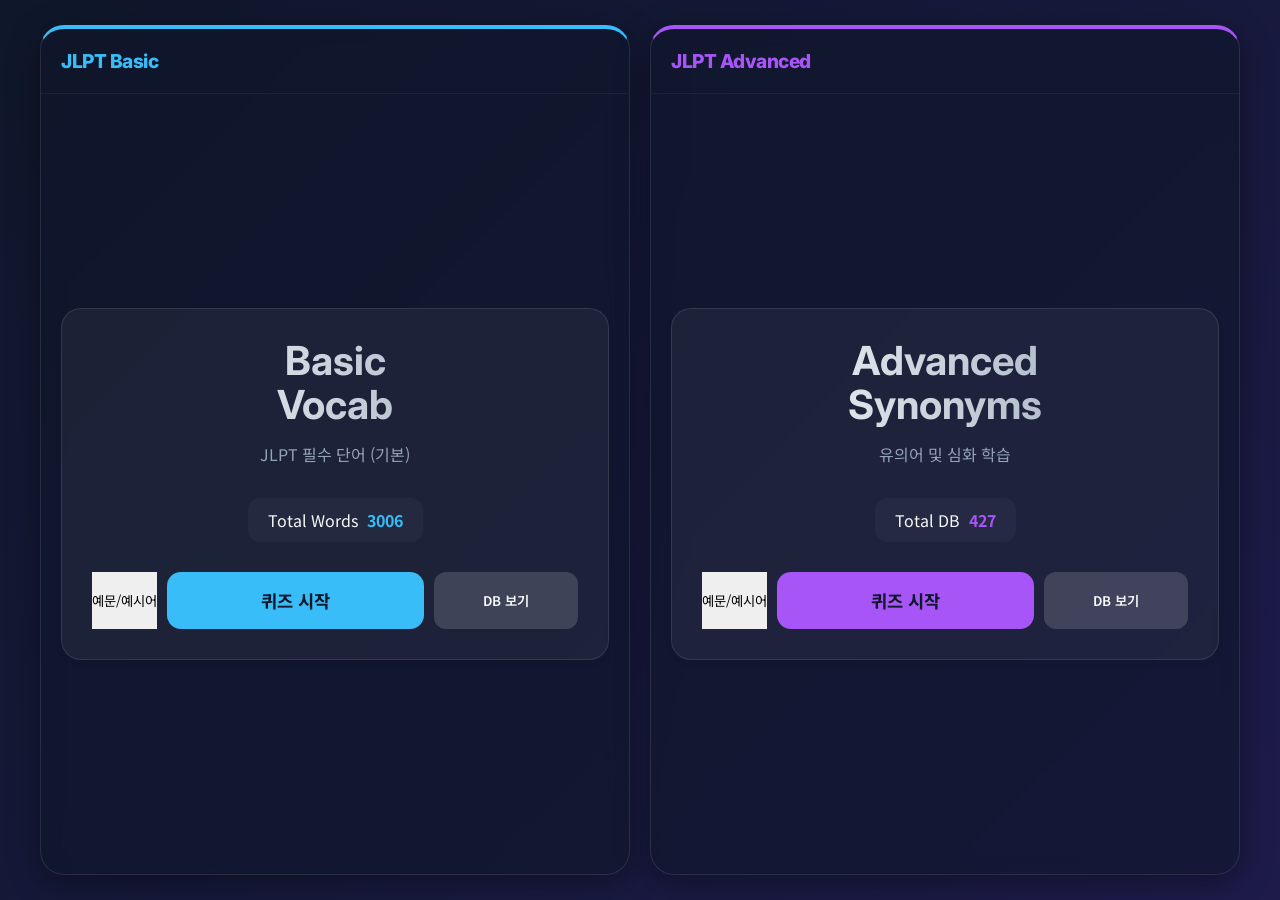
==== commit acbccb6e: "feat: Add initial JLPT quiz application with data loading, dual quiz modes, and interactive UI eleme" ====
--- a/jlpt-quiz/index.html
+++ b/jlpt-quiz/index.html
@@ -50,7 +50,7 @@
 
             <!-- Start View -->
             <section id="left-view-start" class="view active">
-                <div class="hero-card">
+                <div class="hero-card" style="position: relative;">
                     <h1>Basic<br>Vocab</h1>
                     <p>JLPT 필수 단어 (기본)</p>
                     <div class="stats-preview">
@@ -60,6 +60,7 @@
                         </div>
                     </div>
                     <div style="display: flex; gap: 10px; width: 100%;">
+                        <button id="left-btn-example-start" class="btn-top-right small">예문/예시어</button>
                         <button id="left-btn-start" class="btn-primary" style="flex: 2; margin-bottom: 0;">퀴즈
                             시작</button>
                         <button id="left-btn-view-db" class="btn-secondary"
@@ -71,7 +72,7 @@
             <!-- Quiz View -->
             <section id="left-view-quiz" class="view hidden">
                 <div class="card quiz-card" style="position: relative;">
-                    <button id="left-btn-example" class="btn-example-icon" title="나만의 예문 관리">📖</button>
+                    <button id="left-btn-example-quiz" class="btn-top-right small">예문/예시어</button>
                     <div class="question-type">Basic Meaning</div>
 
                     <!-- Question Area -->
@@ -129,7 +130,7 @@
 
             <!-- Start View -->
             <section id="right-view-start" class="view active">
-                <div class="hero-card">
+                <div class="hero-card" style="position: relative;">
                     <h1>Advanced<br>Synonyms</h1>
                     <p>유의어 및 심화 학습</p>
                     <div class="stats-preview">
@@ -139,6 +140,7 @@
                         </div>
                     </div>
                     <div style="display: flex; gap: 10px; width: 100%;">
+                        <button id="right-btn-example-start" class="btn-top-right small">예문/예시어</button>
                         <button id="right-btn-start" class="btn-primary" style="flex: 2; margin-bottom: 0;">퀴즈
                             시작</button>
                         <button id="right-btn-view-db" class="btn-secondary"
@@ -150,7 +152,7 @@
             <!-- Quiz View -->
             <section id="right-view-quiz" class="view hidden">
                 <div class="card quiz-card" style="position: relative;">
-                    <button id="right-btn-example" class="btn-example-icon" title="나만의 예문 관리">📖</button>
+                    <button id="right-btn-example-quiz" class="btn-top-right small">예문/예시어</button>
                     <div class="question-type">Synonym Check</div>
 
                     <!-- Question Area -->
@@ -275,29 +277,36 @@
 
     <!-- Left Example Modal -->
     <div id="left-example-modal" class="modal hidden">
-        <div class="modal-content db-content" style="max-width: 500px; width: 90%; display: flex; flex-direction: column; max-height: 80vh;">
+        <div class="modal-content db-content"
+            style="max-width: 500px; width: 90%; display: flex; flex-direction: column; max-height: 80vh;">
             <div style="display: flex; justify-content: space-between; align-items: center; margin-bottom: 15px;">
                 <h2 style="font-size: 1.5rem;">나만의 예문장 (<span id="left-example-total-count">0</span>)</h2>
                 <button id="left-btn-close-example"
                     style="background: none; color: #fff; font-size: 2rem; padding: 0; line-height: 1;">&times;</button>
             </div>
-            
+
             <!-- List Area -->
-            <div id="left-example-list-container" style="flex: 1; overflow-y: auto; margin-bottom: 15px; min-height: 200px;">
+            <div id="left-example-list-container"
+                style="flex: 1; overflow-y: auto; margin-bottom: 15px; min-height: 200px;">
                 <!-- Items will be injected here -->
             </div>
-            
+
             <!-- Pagination -->
             <div style="display: flex; justify-content: center; align-items: center; gap: 15px; margin-bottom: 15px;">
-                <button id="left-btn-prev-example-page" class="btn-secondary small" style="margin: 0; width: 40px;">&lt;</button>
-                <span id="left-example-page-indicator" style="color: #94a3b8; font-variant-numeric: tabular-nums;">1 / 1</span>
-                <button id="left-btn-next-example-page" class="btn-secondary small" style="margin: 0; width: 40px;">&gt;</button>
+                <button id="left-btn-prev-example-page" class="btn-secondary small"
+                    style="margin: 0; width: 40px;">&lt;</button>
+                <span id="left-example-page-indicator" style="color: #94a3b8; font-variant-numeric: tabular-nums;">1 /
+                    1</span>
+                <button id="left-btn-next-example-page" class="btn-secondary small"
+                    style="margin: 0; width: 40px;">&gt;</button>
             </div>
 
             <!-- Input Area -->
             <div class="example-input-area" style="border-top: 1px solid rgba(255,255,255,0.1); padding-top: 15px;">
-                <input type="text" id="left-input-example-jp" placeholder="일본어 예문 (예: 彼は毎朝コーヒーを飲む)" class="input-field" style="margin-bottom: 8px;">
-                <input type="text" id="left-input-example-kr" placeholder="한국어 해석 (예: 그는 매일 아침 커피를 마신다)" class="input-field" style="margin-bottom: 12px;">
+                <input type="text" id="left-input-example-jp" placeholder="일본어 예문 (예: 彼は毎朝コーヒーを飲む)" class="input-field"
+                    style="margin-bottom: 8px;">
+                <input type="text" id="left-input-example-kr" placeholder="한국어 해석 (예: 그는 매일 아침 커피를 마신다)"
+                    class="input-field" style="margin-bottom: 12px;">
                 <button id="left-btn-add-example" class="btn-primary small" style="width: 100%;">추가하기 (Add)</button>
             </div>
         </div>
@@ -305,29 +314,36 @@
 
     <!-- Right Example Modal -->
     <div id="right-example-modal" class="modal hidden">
-        <div class="modal-content db-content theme-purple-content" style="max-width: 500px; width: 90%; display: flex; flex-direction: column; max-height: 80vh;">
+        <div class="modal-content db-content theme-purple-content"
+            style="max-width: 500px; width: 90%; display: flex; flex-direction: column; max-height: 80vh;">
             <div style="display: flex; justify-content: space-between; align-items: center; margin-bottom: 15px;">
                 <h2 style="font-size: 1.5rem;">나만의 예문장 (<span id="right-example-total-count">0</span>)</h2>
                 <button id="right-btn-close-example"
                     style="background: none; color: #fff; font-size: 2rem; padding: 0; line-height: 1;">&times;</button>
             </div>
-            
+
             <!-- List Area -->
-            <div id="right-example-list-container" style="flex: 1; overflow-y: auto; margin-bottom: 15px; min-height: 200px;">
+            <div id="right-example-list-container"
+                style="flex: 1; overflow-y: auto; margin-bottom: 15px; min-height: 200px;">
                 <!-- Items will be injected here -->
             </div>
-            
+
             <!-- Pagination -->
             <div style="display: flex; justify-content: center; align-items: center; gap: 15px; margin-bottom: 15px;">
-                <button id="right-btn-prev-example-page" class="btn-secondary small" style="margin: 0; width: 40px;">&lt;</button>
-                <span id="right-example-page-indicator" style="color: #94a3b8; font-variant-numeric: tabular-nums;">1 / 1</span>
-                <button id="right-btn-next-example-page" class="btn-secondary small" style="margin: 0; width: 40px;">&gt;</button>
+                <button id="right-btn-prev-example-page" class="btn-secondary small"
+                    style="margin: 0; width: 40px;">&lt;</button>
+                <span id="right-example-page-indicator" style="color: #94a3b8; font-variant-numeric: tabular-nums;">1 /
+                    1</span>
+                <button id="right-btn-next-example-page" class="btn-secondary small"
+                    style="margin: 0; width: 40px;">&gt;</button>
             </div>
 
             <!-- Input Area -->
             <div class="example-input-area" style="border-top: 1px solid rgba(255,255,255,0.1); padding-top: 15px;">
-                <input type="text" id="right-input-example-jp" placeholder="일본어 예문 (예: 彼は毎朝コーヒーを飲む)" class="input-field" style="margin-bottom: 8px;">
-                <input type="text" id="right-input-example-kr" placeholder="한국어 해석 (예: 그는 매일 아침 커피를 마신다)" class="input-field" style="margin-bottom: 12px;">
+                <input type="text" id="right-input-example-jp" placeholder="일본어 예문 (예: 彼は毎朝コーヒーを飲む)" class="input-field"
+                    style="margin-bottom: 8px;">
+                <input type="text" id="right-input-example-kr" placeholder="한국어 해석 (예: 그는 매일 아침 커피를 마신다)"
+                    class="input-field" style="margin-bottom: 12px;">
                 <button id="right-btn-add-example" class="btn-primary small" style="width: 100%;">추가하기 (Add)</button>
             </div>
         </div>
